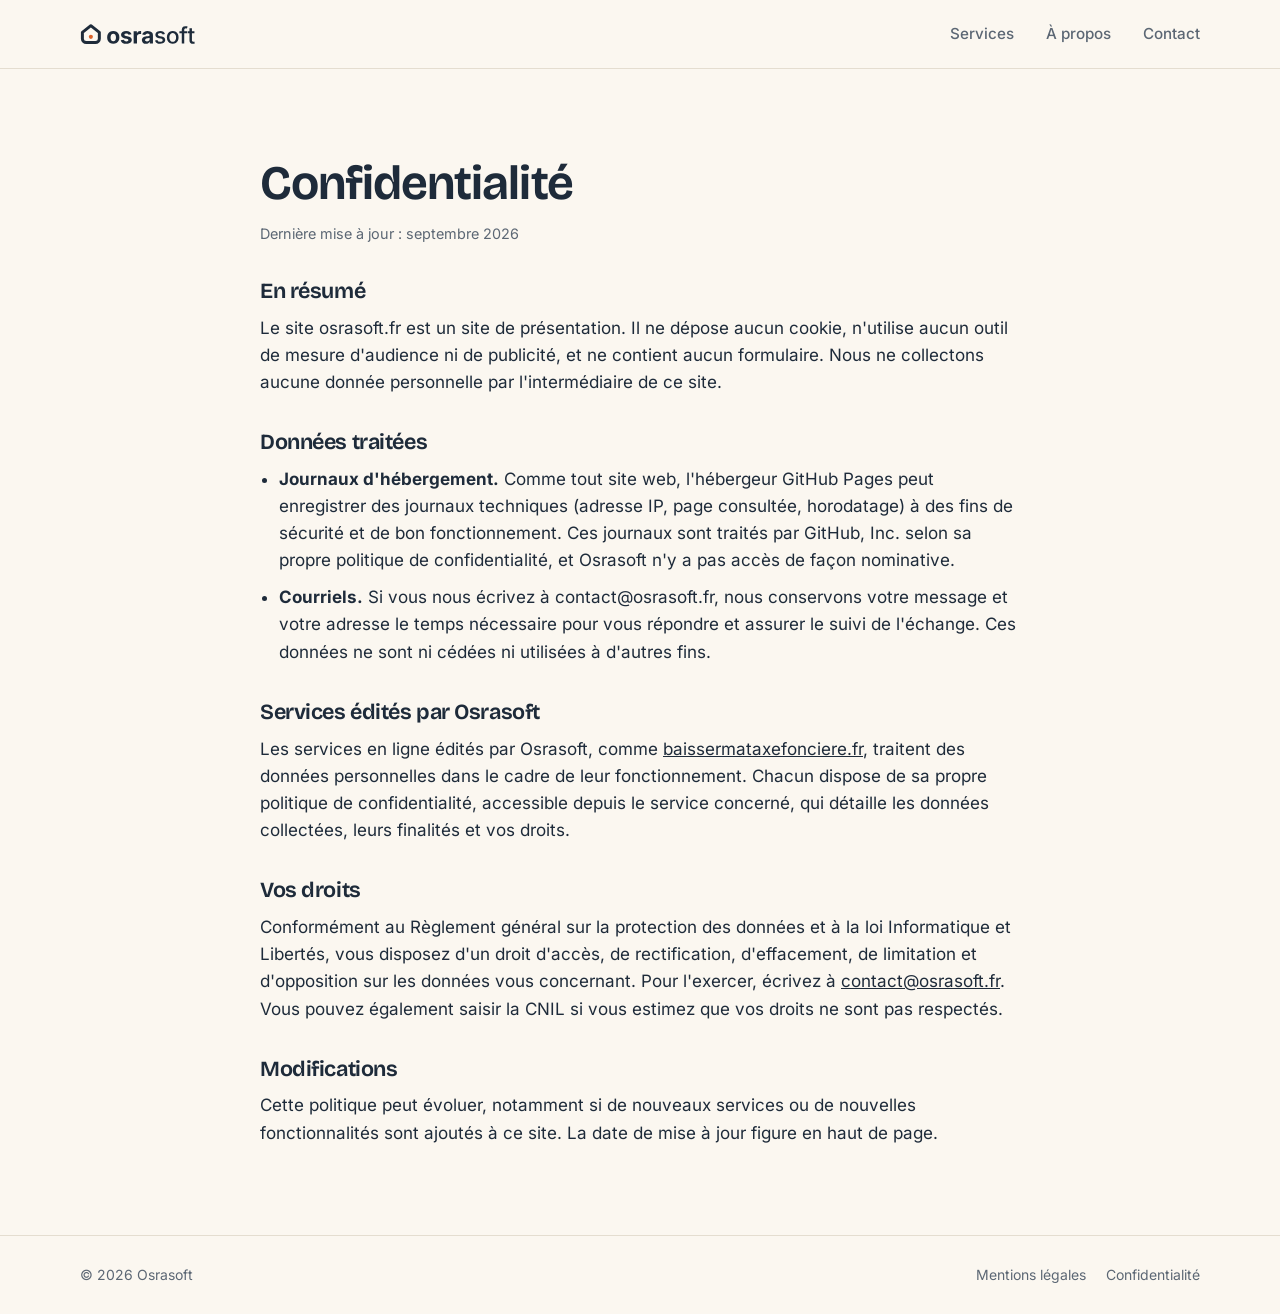
==== confidentialite.html @ 2fe370d0 "Site vitrine complet : services, aperçu de baissermataxefonciere.fr, à propos, contact, pages légale" ====
<!DOCTYPE html>
<html lang="fr">
<head>
<meta charset="utf-8">
<meta name="viewport" content="width=device-width, initial-scale=1">
<title>Confidentialité · Osrasoft</title>
<meta name="description" content="Politique de confidentialité du site osrasoft.fr.">
<meta name="robots" content="noindex, follow">
<link rel="canonical" href="https://osrasoft.fr/confidentialite.html">
<link rel="icon" href="/favicon.svg" type="image/svg+xml">
<link rel="apple-touch-icon" href="/assets/apple-touch-icon.png">
<link rel="stylesheet" href="/assets/site.css">
</head>
<body>

<header class="site-header">
  <div class="wrap">
    <a class="brand" href="/" aria-label="Osrasoft, accueil">
      <img class="logo-light" src="/assets/logo.svg" alt="Osrasoft" width="385" height="100">
      <img class="logo-dark" src="/assets/logo-dark.svg" alt="" aria-hidden="true" width="385" height="100">
    </a>
    <nav class="nav" aria-label="Navigation principale">
      <a href="/#services">Services</a>
      <a href="/#a-propos">À propos</a>
      <a href="/#contact">Contact</a>
    </nav>
  </div>
</header>

<main class="legal">
  <div class="wrap">
    <h1>Confidentialité</h1>
    <p class="updated">Dernière mise à jour : septembre 2026</p>

    <h2>En résumé</h2>
    <p>Le site osrasoft.fr est un site de présentation. Il ne dépose aucun cookie, n'utilise aucun outil de mesure d'audience ni de publicité, et ne contient aucun formulaire. Nous ne collectons aucune donnée personnelle par l'intermédiaire de ce site.</p>

    <h2>Données traitées</h2>
    <ul>
      <li><strong>Journaux d'hébergement.</strong> Comme tout site web, l'hébergeur GitHub Pages peut enregistrer des journaux techniques (adresse IP, page consultée, horodatage) à des fins de sécurité et de bon fonctionnement. Ces journaux sont traités par GitHub, Inc. selon sa propre politique de confidentialité, et Osrasoft n'y a pas accès de façon nominative.</li>
      <li><strong>Courriels.</strong> Si vous nous écrivez à contact@osrasoft.fr, nous conservons votre message et votre adresse le temps nécessaire pour vous répondre et assurer le suivi de l'échange. Ces données ne sont ni cédées ni utilisées à d'autres fins.</li>
    </ul>

    <h2>Services édités par Osrasoft</h2>
    <p>Les services en ligne édités par Osrasoft, comme <a href="https://baissermataxefonciere.fr" rel="noopener">baissermataxefonciere.fr</a>, traitent des données personnelles dans le cadre de leur fonctionnement. Chacun dispose de sa propre politique de confidentialité, accessible depuis le service concerné, qui détaille les données collectées, leurs finalités et vos droits.</p>

    <h2>Vos droits</h2>
    <p>Conformément au Règlement général sur la protection des données et à la loi Informatique et Libertés, vous disposez d'un droit d'accès, de rectification, d'effacement, de limitation et d'opposition sur les données vous concernant. Pour l'exercer, écrivez à <a href="mailto:contact@osrasoft.fr">contact@osrasoft.fr</a>. Vous pouvez également saisir la CNIL si vous estimez que vos droits ne sont pas respectés.</p>

    <h2>Modifications</h2>
    <p>Cette politique peut évoluer, notamment si de nouveaux services ou de nouvelles fonctionnalités sont ajoutés à ce site. La date de mise à jour figure en haut de page.</p>
  </div>
</main>

<footer class="site-footer">
  <div class="wrap">
    <span>© 2026 Osrasoft</span>
    <nav aria-label="Pages légales">
      <a href="/mentions-legales.html">Mentions légales</a>
      <a href="/confidentialite.html">Confidentialité</a>
    </nav>
  </div>
</footer>

</body>
</html>
---- assets/site.css ----
@font-face {
  font-family: "Bricolage Grotesque";
  src: url("/assets/fonts/BricolageGrotesque-Variable.woff2") format("woff2");
  font-weight: 200 800;
  font-display: swap;
}
@font-face { font-family: Inter; src: url("/assets/fonts/Inter-Regular.woff2") format("woff2"); font-weight: 400; font-display: swap; }
@font-face { font-family: Inter; src: url("/assets/fonts/Inter-Medium.woff2") format("woff2"); font-weight: 500; font-display: swap; }
@font-face { font-family: Inter; src: url("/assets/fonts/Inter-SemiBold.woff2") format("woff2"); font-weight: 600; font-display: swap; }
@font-face { font-family: Inter; src: url("/assets/fonts/Inter-Bold.woff2") format("woff2"); font-weight: 700; font-display: swap; }

:root {
  color-scheme: light dark;
  --ink: #1E2B3A;
  --accent: #D9622B;
  --accent-soft: #F6DED0;
  --cream: #FBF7F0;

  --bg: var(--cream);
  --bg-alt: #F3EDE2;
  --surface: #FFFFFF;
  --fg: var(--ink);
  --muted: #5C6774;
  --line: #E4DDD0;
  --shadow: 0 24px 60px -30px rgba(30, 43, 58, .35);

  --font-head: "Bricolage Grotesque", Inter, system-ui, sans-serif;
  --font-body: Inter, system-ui, -apple-system, "Segoe UI", Roboto, sans-serif;
  --wrap: 1120px;
  --gutter: clamp(16px, 4vw, 40px);
}
@media (prefers-color-scheme: dark) {
  :root {
    --bg: #16202B;
    --bg-alt: var(--ink);
    --surface: #23303F;
    --fg: var(--cream);
    --muted: #A9B3BF;
    --line: #34424F;
    --accent-soft: #4A2E22;
    --shadow: 0 24px 60px -30px rgba(0, 0, 0, .7);
  }
}

* { box-sizing: border-box; margin: 0; padding: 0; }
html { scroll-behavior: smooth; -webkit-text-size-adjust: 100%; }
body {
  font-family: var(--font-body);
  font-size: 17px;
  line-height: 1.6;
  color: var(--fg);
  background: var(--bg);
  overflow-x: hidden;
}
img { max-width: 100%; display: block; }
a { color: inherit; }
h1, h2, h3 { font-family: var(--font-head); line-height: 1.1; letter-spacing: -0.02em; font-weight: 650; }
h2 { font-size: clamp(1.7rem, 3.2vw, 2.4rem); margin-bottom: .5em; }
h3 { font-size: 1.25rem; }
p { max-width: 62ch; }
.wrap { width: min(var(--wrap), 100% - 2 * var(--gutter)); margin-inline: auto; }
.muted { color: var(--muted); }
.eyebrow {
  font-size: .78rem; font-weight: 600; letter-spacing: .12em; text-transform: uppercase;
  color: var(--accent); margin-bottom: 1rem;
}
.sr-only { position: absolute; width: 1px; height: 1px; overflow: hidden; clip: rect(0 0 0 0); white-space: nowrap; }

/* header */
.site-header {
  position: sticky; top: 0; z-index: 10;
  background: color-mix(in srgb, var(--bg) 85%, transparent);
  backdrop-filter: blur(10px); -webkit-backdrop-filter: blur(10px);
  border-bottom: 1px solid var(--line);
}
.site-header .wrap { display: flex; align-items: center; justify-content: space-between; height: 68px; }
.brand { display: inline-flex; align-items: center; text-decoration: none; }
.brand img { height: 30px; width: auto; }
.brand .logo-dark { display: none; }
@media (prefers-color-scheme: dark) { .brand .logo-light { display: none; } .brand .logo-dark { display: block; } }
.nav { display: flex; gap: clamp(14px, 3vw, 32px); font-size: .95rem; font-weight: 500; }
.nav a { text-decoration: none; color: var(--muted); }
.nav a:hover { color: var(--accent); }
@media (max-width: 560px) { .nav a:not(:last-child) { display: none; } }

/* hero */
.hero { padding: clamp(64px, 12vw, 140px) 0 clamp(48px, 8vw, 96px); position: relative; }
.hero h1 { font-size: clamp(3rem, 9vw, 6.5rem); letter-spacing: -0.035em; line-height: .95; }
.hero h1 .soft { font-weight: 400; }
.hero .tagline { font-size: clamp(1.15rem, 2.4vw, 1.5rem); margin-top: 1.25rem; color: var(--muted); max-width: 30ch; }
.hero .mark { width: clamp(84px, 12vw, 132px); height: auto; margin-bottom: 2rem; }

/* sections */
section { padding: clamp(56px, 8vw, 104px) 0; }
section + section { border-top: 1px solid var(--line); }
.alt { background: var(--bg-alt); }

/* service card */
.service > * { min-width: 0; }
.service {
  display: grid; gap: clamp(28px, 5vw, 64px);
  grid-template-columns: 1fr;
  align-items: center;
}
@media (min-width: 900px) { .service { grid-template-columns: 5fr 7fr; } }
.service h3 { font-size: clamp(1.5rem, 2.6vw, 2rem); margin-bottom: .75rem; }
.service h3 small { display: block; font-family: var(--font-body); font-size: .85rem; font-weight: 500; color: var(--muted); letter-spacing: .04em; text-transform: uppercase; margin-bottom: .5rem; }
.service p { margin-bottom: 1.5rem; }
.tags { display: flex; flex-wrap: wrap; gap: 8px; margin-bottom: 1.75rem; }
.tags span { font-size: .8rem; font-weight: 500; padding: 5px 11px; border-radius: 999px; background: var(--accent-soft); color: var(--fg); }
.btn {
  display: inline-flex; align-items: center; gap: .55em;
  background: var(--accent); color: #fff; text-decoration: none; font-weight: 600;
  padding: 13px 22px; border-radius: 12px; transition: transform .15s, box-shadow .15s;
  box-shadow: 0 10px 24px -12px rgba(217, 98, 43, .8);
}
.btn:hover { transform: translateY(-1px); box-shadow: 0 14px 28px -12px rgba(217, 98, 43, .9); }
.btn svg { width: 1em; height: 1em; }

/* browser mockup */
.preview { display: block; position: relative; padding-bottom: 10%; padding-right: 6%; text-decoration: none; }
.browser {
  background: var(--surface); border: 1px solid var(--line); border-radius: 14px;
  overflow: hidden; box-shadow: var(--shadow);
  transform: rotate(-1deg); transition: transform .3s;
}
.preview:hover .browser { transform: rotate(0deg); }
.browser-bar { display: flex; align-items: center; gap: 10px; padding: 10px 14px; border-bottom: 1px solid var(--line); background: var(--bg-alt); }
.browser-bar i { width: 10px; height: 10px; border-radius: 50%; background: var(--line); display: block; }
.browser-bar i:first-child { background: #E8735A; }
.browser-bar i:nth-child(2) { background: #E9B84A; }
.browser-bar i:nth-child(3) { background: #7BC37B; }
.browser-bar span { margin-left: auto; margin-right: auto; font-size: .75rem; color: var(--muted); background: var(--surface); padding: 4px 12px; border-radius: 6px; border: 1px solid var(--line); }
.browser img { aspect-ratio: 1440 / 900; object-fit: cover; object-position: top; width: 100%; height: auto; }
.phone {
  position: absolute; right: 0; bottom: 0; width: 22%; min-width: 88px;
  border-radius: 18px; overflow: hidden; border: 5px solid var(--ink);
  background: var(--ink); box-shadow: var(--shadow);
  transform: rotate(3deg);
}
.phone img { aspect-ratio: 390 / 844; object-fit: cover; object-position: top; width: 100%; height: auto; }

/* upcoming */
.upcoming { display: grid; gap: 16px; grid-template-columns: repeat(auto-fit, minmax(240px, 1fr)); margin-top: 2rem; }
.upcoming .card {
  border: 1px dashed var(--line); border-radius: 16px; padding: 24px;
  color: var(--muted); font-size: .95rem; display: flex; flex-direction: column; gap: 10px;
  min-height: 150px;
}
.upcoming .card .pill { align-self: flex-start; font-size: .72rem; font-weight: 600; letter-spacing: .1em; text-transform: uppercase; color: var(--accent); }
.upcoming .card .mark-outline { width: 36px; height: 36px; opacity: .45; }

/* about + contact */
.two-col { display: grid; gap: clamp(32px, 6vw, 96px); grid-template-columns: 1fr; }
@media (min-width: 820px) { .two-col { grid-template-columns: 1fr 1fr; } }
.contact-mail {
  display: inline-block; margin-top: 1rem; font-family: var(--font-head); font-weight: 600;
  font-size: clamp(1.3rem, 2.6vw, 1.8rem); text-decoration: none; letter-spacing: -0.01em;
  border-bottom: 2px solid var(--accent); padding-bottom: 2px;
}
.contact-mail:hover { color: var(--accent); }

/* footer */
.site-footer { border-top: 1px solid var(--line); padding: 28px 0; font-size: .875rem; color: var(--muted); }
.site-footer .wrap { display: flex; flex-wrap: wrap; gap: 8px 20px; align-items: center; justify-content: space-between; }
.site-footer nav { display: flex; gap: 20px; }
.site-footer a { text-decoration: none; }
.site-footer a:hover { color: var(--accent); }

/* legal pages */
.legal { padding: clamp(48px, 7vw, 88px) 0; }
.legal .wrap { max-width: 760px; }
.legal h1 { font-size: clamp(2rem, 5vw, 3rem); margin-bottom: .25em; }
.legal h2 { font-size: 1.35rem; margin-top: 2.2rem; }
.legal p, .legal li { margin-top: .6rem; max-width: none; }
.legal ul { padding-left: 1.2rem; }
.legal .updated { color: var(--muted); font-size: .9rem; margin-bottom: 1.5rem; }
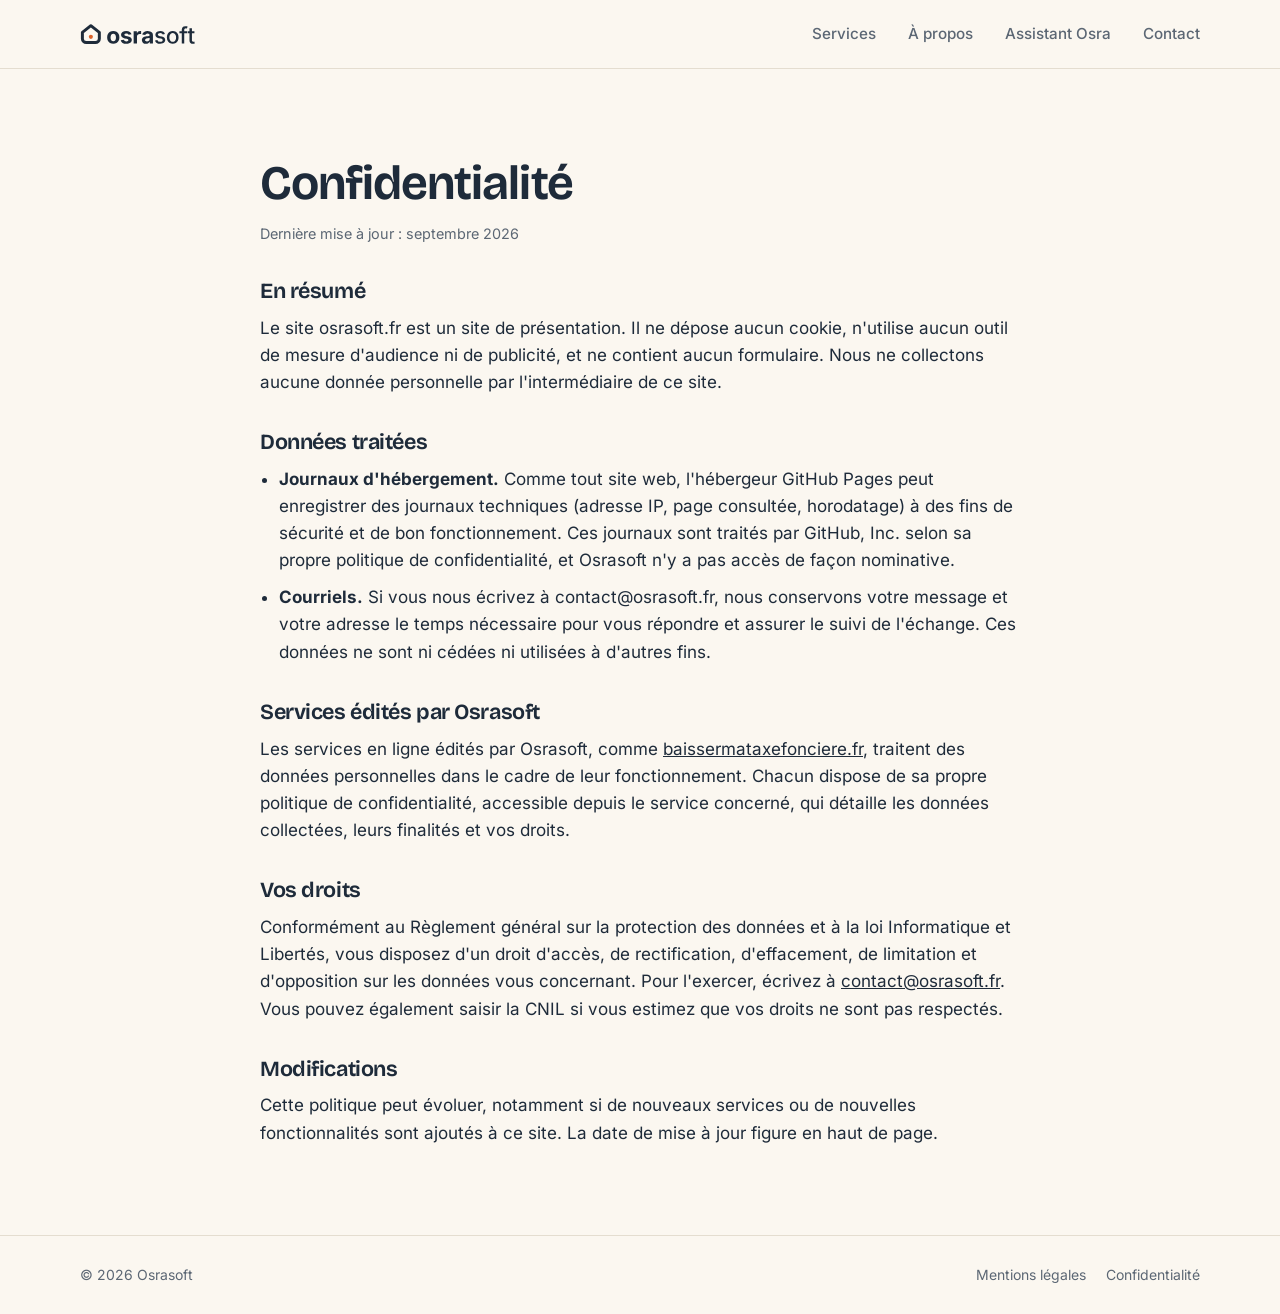
==== commit 59a5ccdd: "Menu : entrée « Assistant Osra » vers le portail osradevice.osrasoft.fr Co-Authored-By: Claude Sonne" ====
--- a/confidentialite.html
+++ b/confidentialite.html
@@ -22,6 +22,7 @@
     <nav class="nav" aria-label="Navigation principale">
       <a href="/#services">Services</a>
       <a href="/#a-propos">À propos</a>
+      <a class="nav-app" href="https://osradevice.osrasoft.fr/" rel="noopener">Assistant Osra</a>
       <a href="/#contact">Contact</a>
     </nav>
   </div>
--- a/assets/site.css
+++ b/assets/site.css
@@ -81,7 +81,7 @@
 .nav { display: flex; gap: clamp(14px, 3vw, 32px); font-size: .95rem; font-weight: 500; }
 .nav a { text-decoration: none; color: var(--muted); }
 .nav a:hover { color: var(--accent); }
-@media (max-width: 560px) { .nav a:not(:last-child) { display: none; } }
+@media (max-width: 560px) { .nav a:not(:last-child):not(.nav-app) { display: none; } }
 
 /* hero */
 .hero { padding: clamp(64px, 12vw, 140px) 0 clamp(48px, 8vw, 96px); position: relative; }
@@ -103,6 +103,12 @@
   align-items: center;
 }
 @media (min-width: 900px) { .service { grid-template-columns: 5fr 7fr; } }
+.service + .service { margin-top: clamp(56px, 8vw, 96px); }
+@media (min-width: 900px) {
+  .service-reverse { grid-template-columns: 7fr 5fr; }
+  .service-reverse > .preview { order: -1; }
+  .service-reverse .browser { transform: rotate(1deg); }
+}
 .service h3 { font-size: clamp(1.5rem, 2.6vw, 2rem); margin-bottom: .75rem; }
 .service h3 small { display: block; font-family: var(--font-body); font-size: .85rem; font-weight: 500; color: var(--muted); letter-spacing: .04em; text-transform: uppercase; margin-bottom: .5rem; }
 .service p { margin-bottom: 1.5rem; }
@@ -141,7 +147,7 @@
 .phone img { aspect-ratio: 390 / 844; object-fit: cover; object-position: top; width: 100%; height: auto; }
 
 /* upcoming */
-.upcoming { display: grid; gap: 16px; grid-template-columns: repeat(auto-fit, minmax(240px, 1fr)); margin-top: 2rem; }
+.upcoming { display: grid; gap: 16px; grid-template-columns: repeat(auto-fit, minmax(240px, 1fr)); margin-top: clamp(48px, 7vw, 80px); }
 .upcoming .card {
   border: 1px dashed var(--line); border-radius: 16px; padding: 24px;
   color: var(--muted); font-size: .95rem; display: flex; flex-direction: column; gap: 10px;
